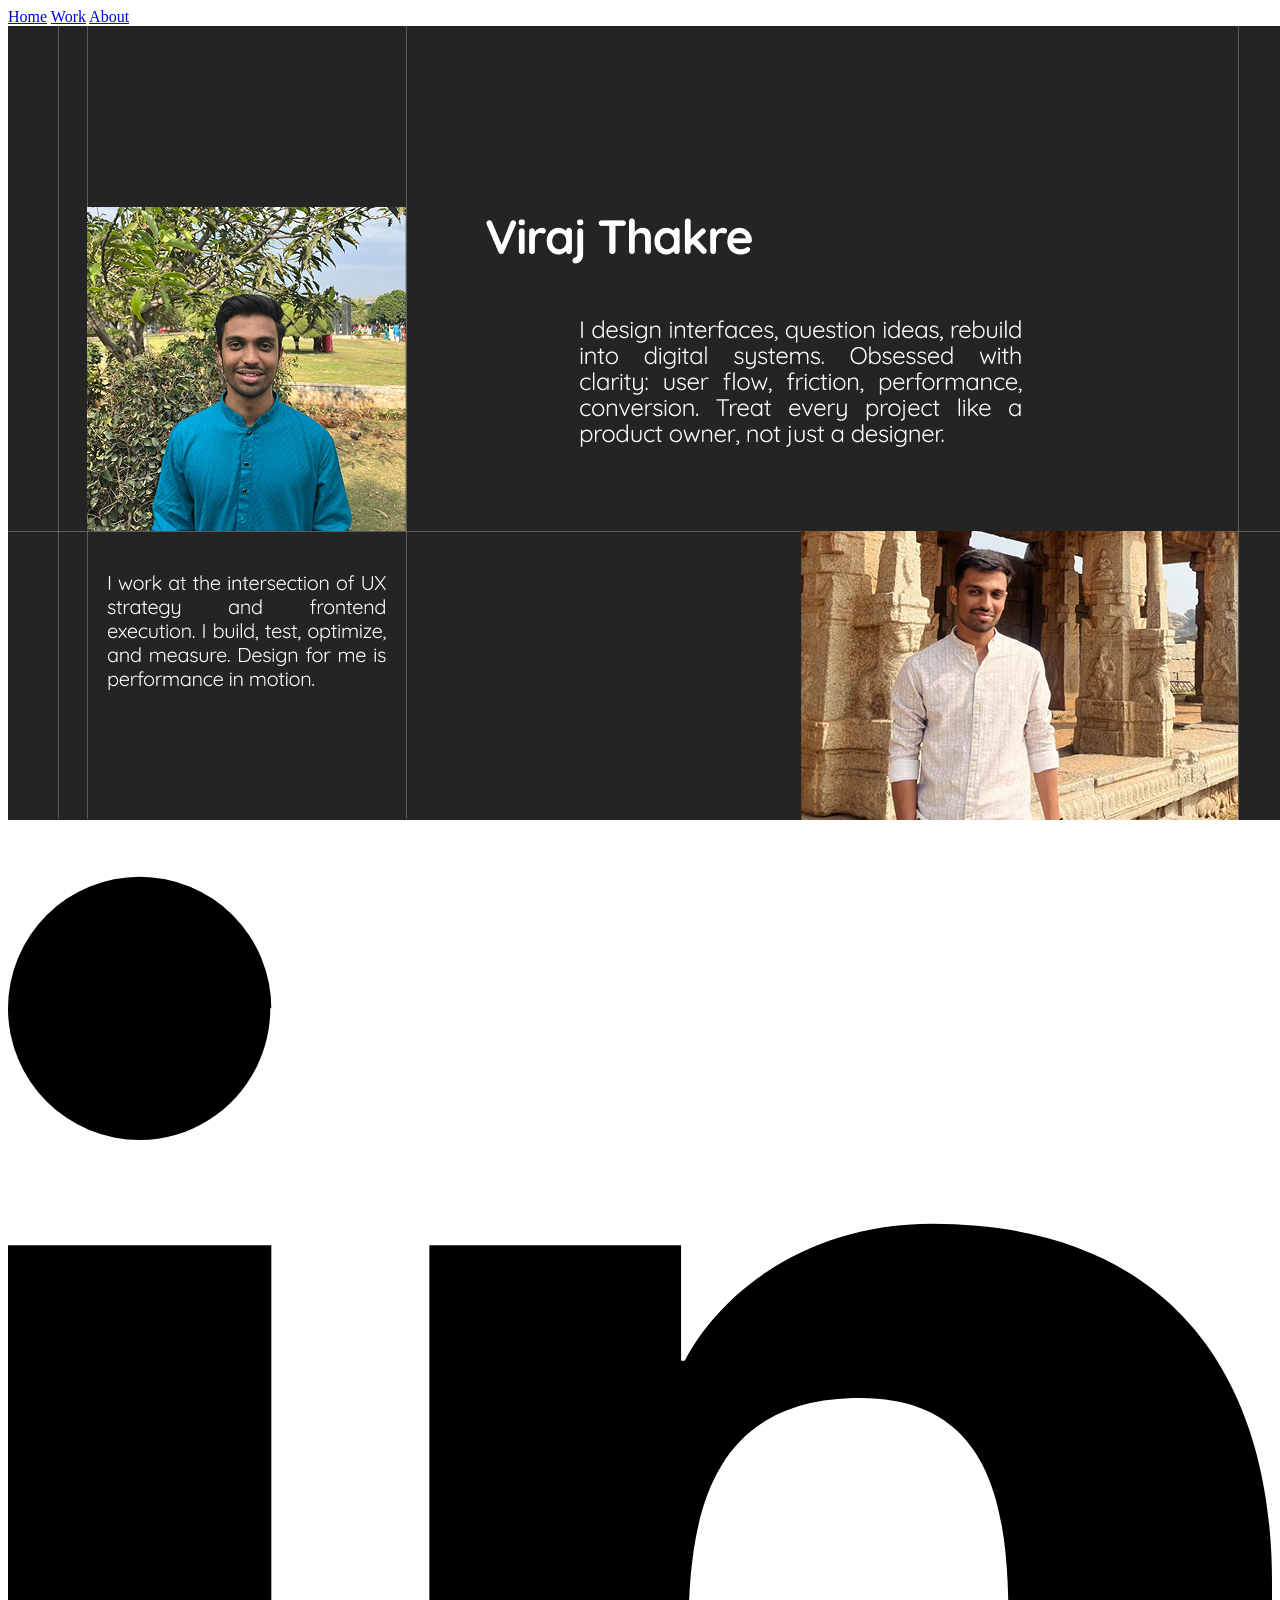
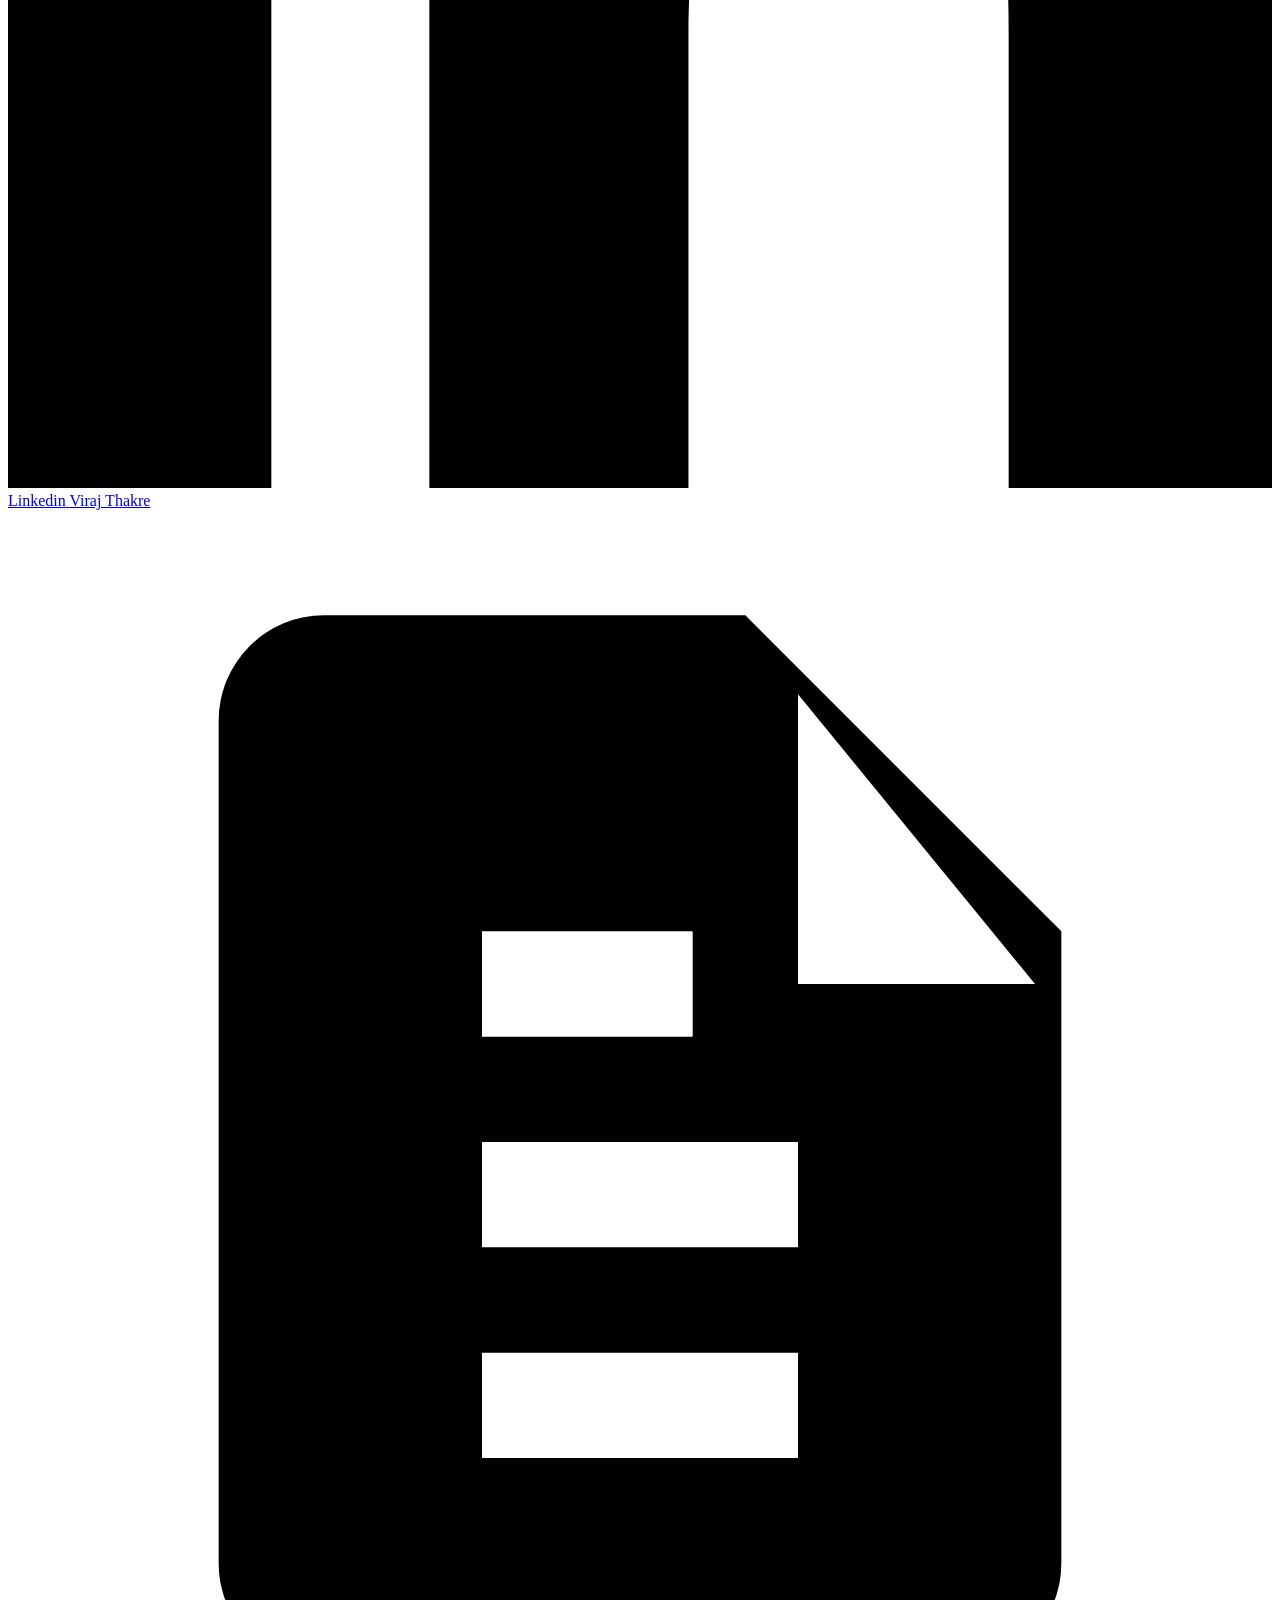
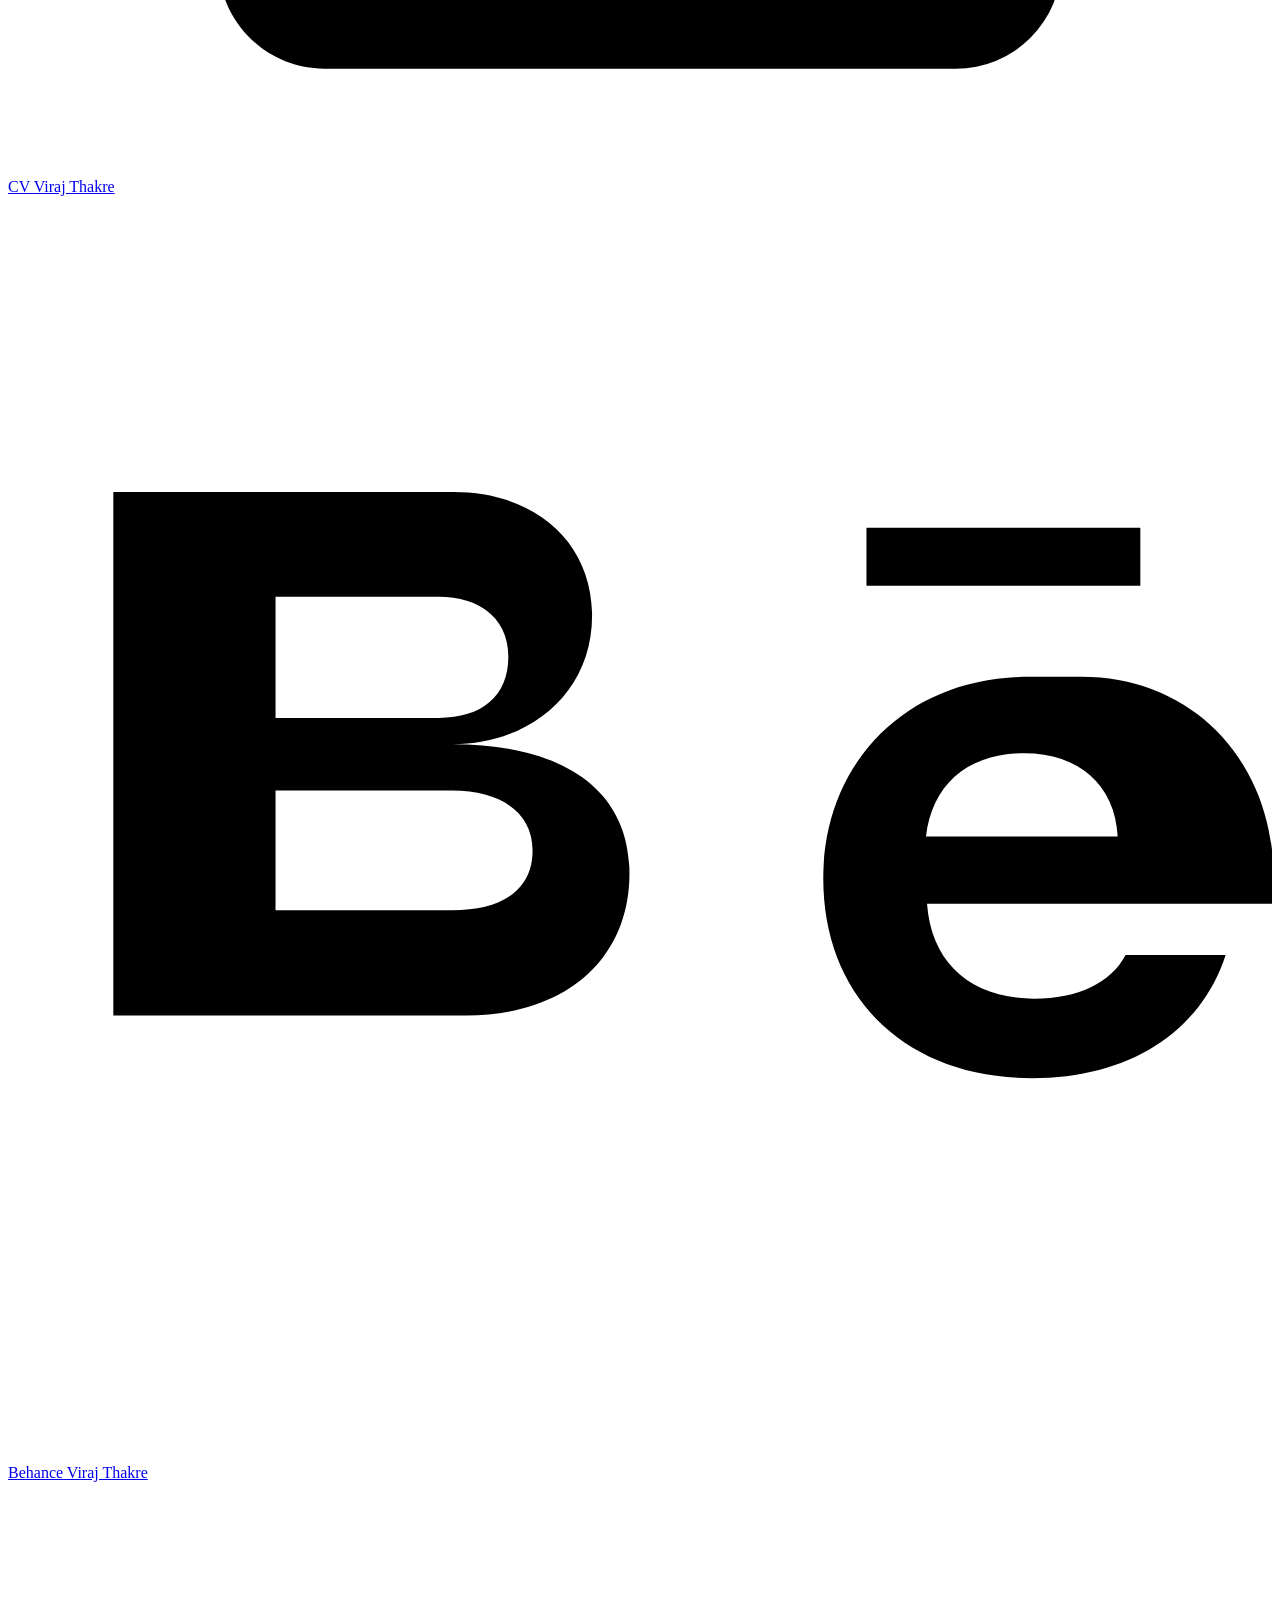
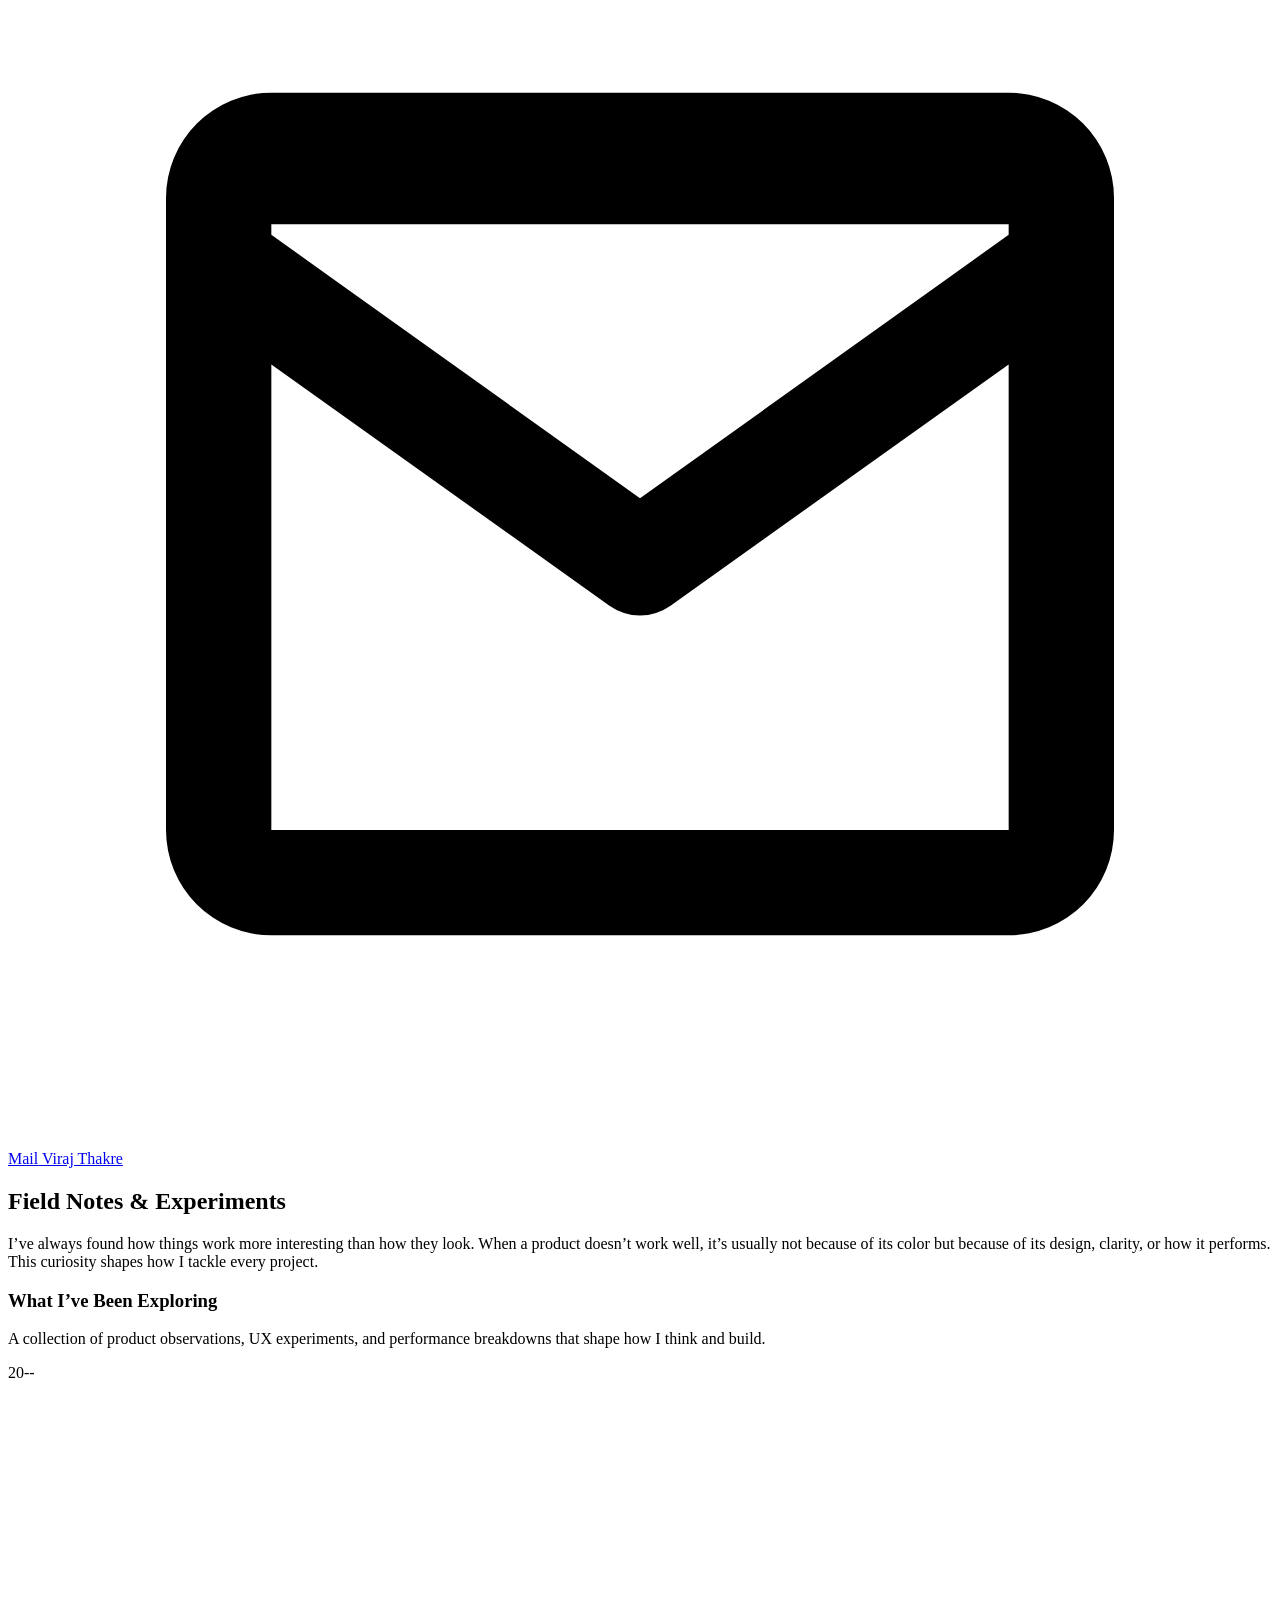
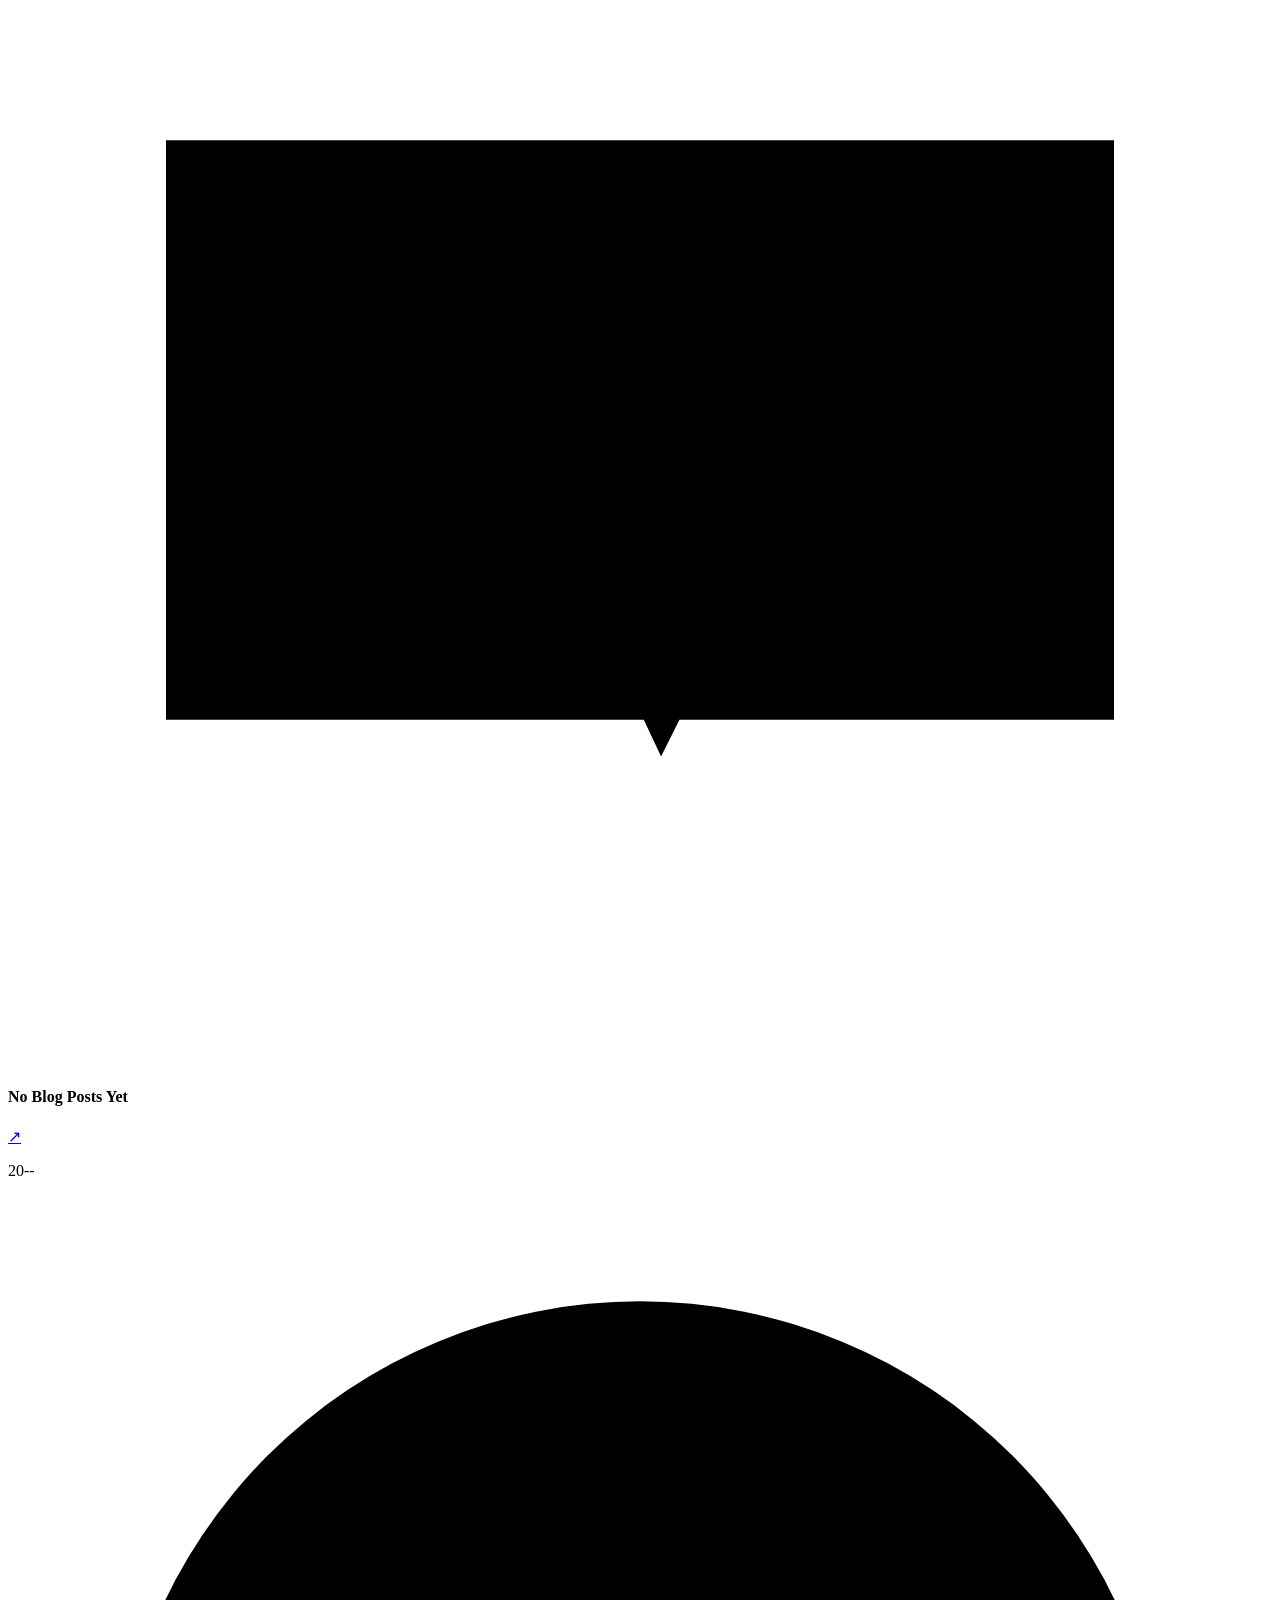
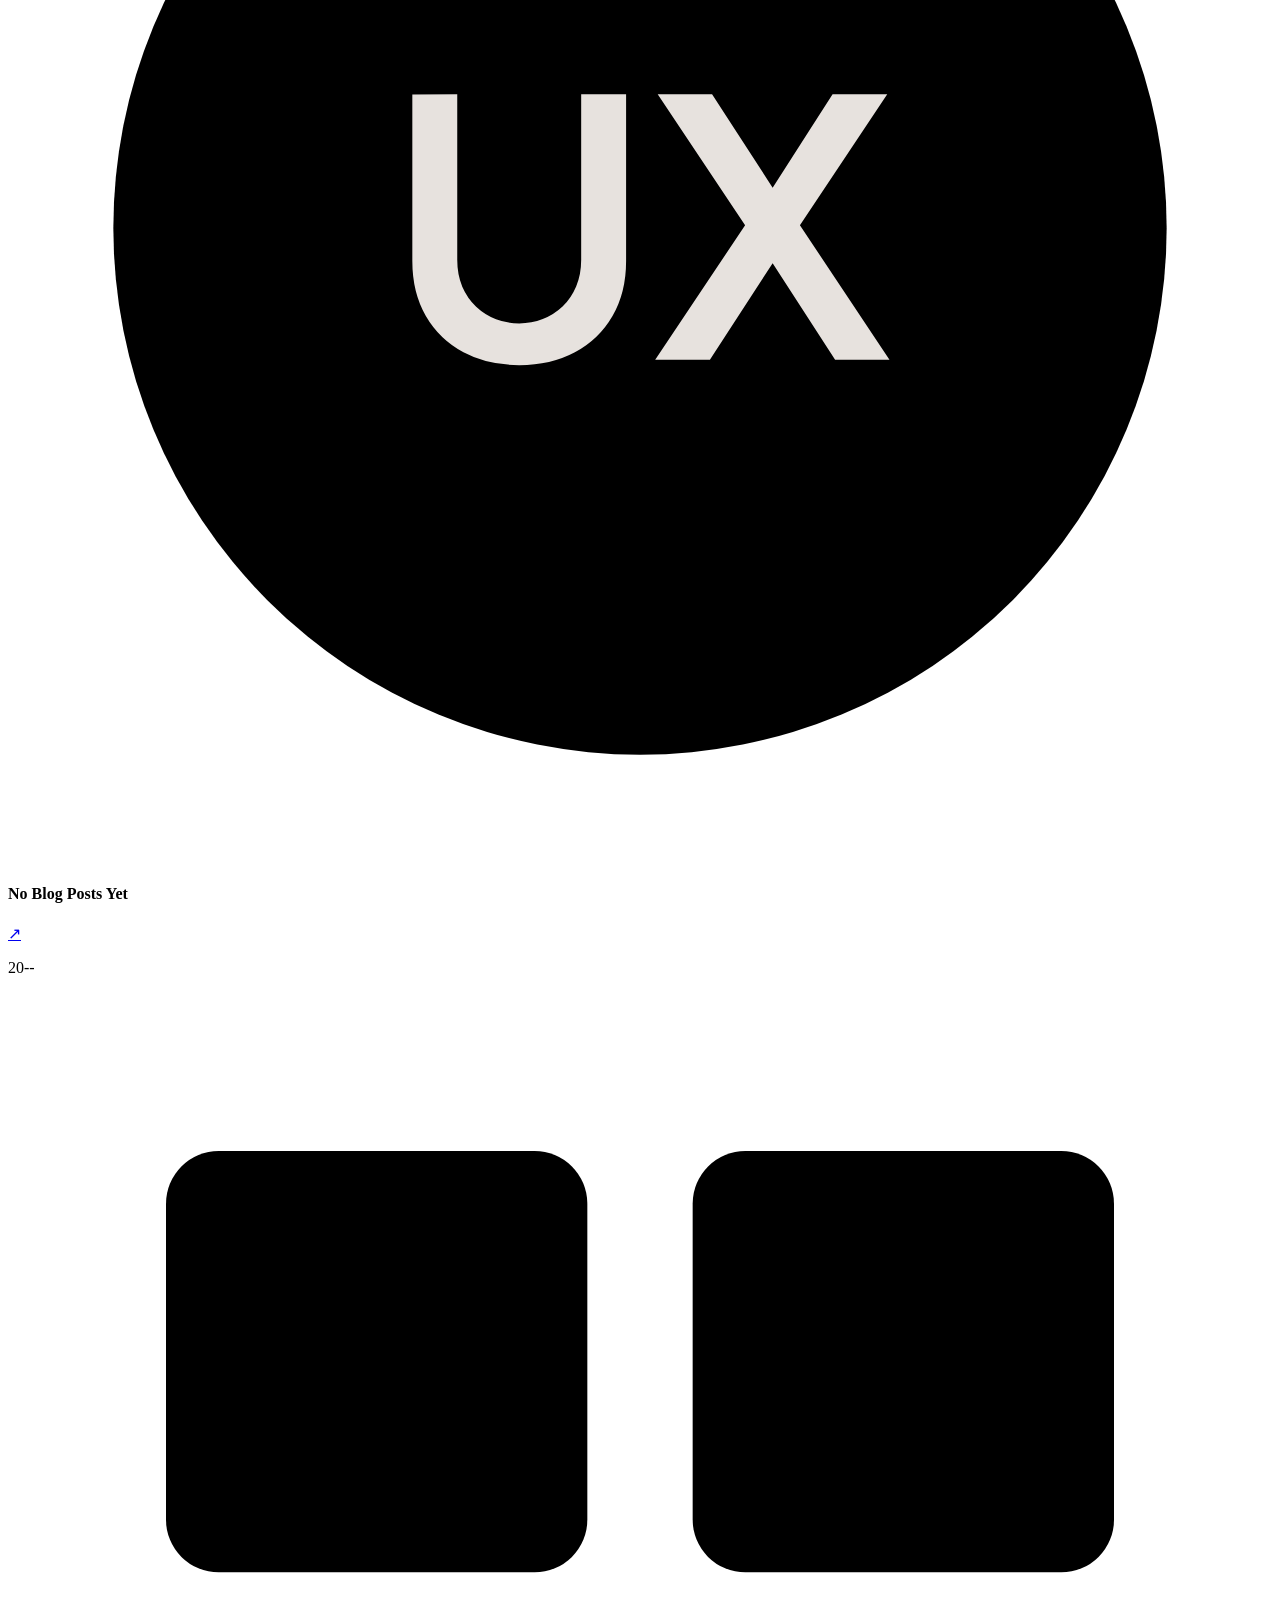
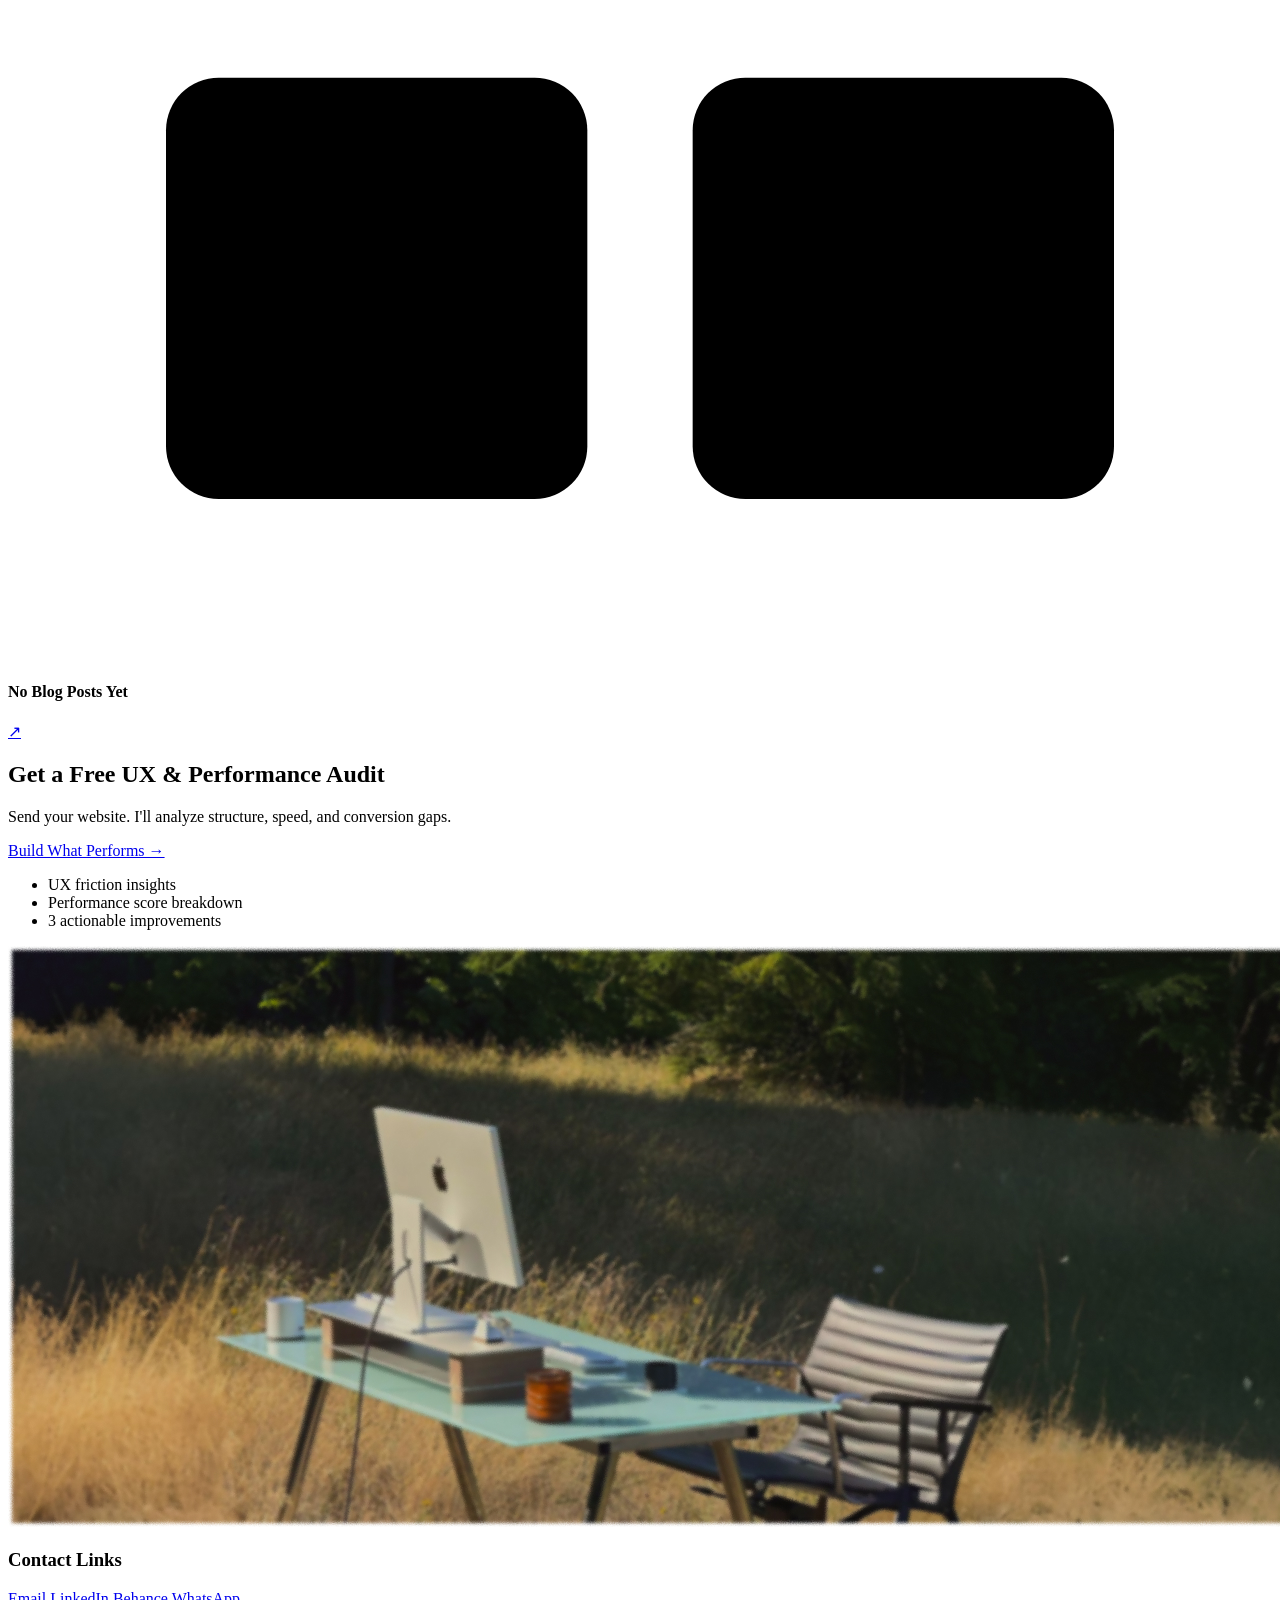
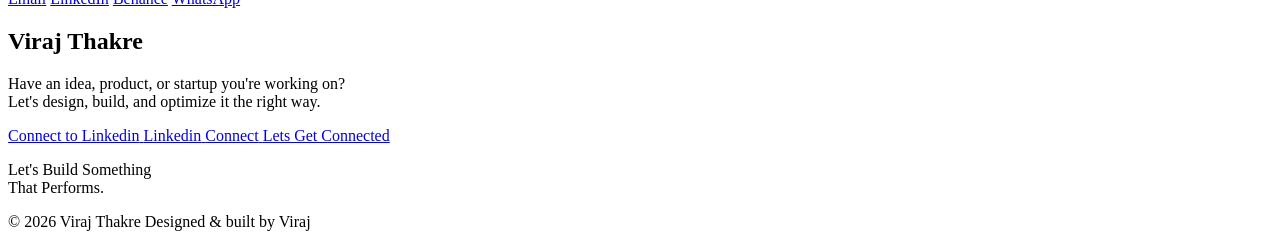
==== about.html @ 799d2ba9 "Fix stylesheet link path in about.html" ====
<!DOCTYPE html>
<html>
<head>
    <meta charset="UTF-8" />
  <meta name="viewport" content="width=device-width, initial-scale=1.0" />
  <title>About</title>
  <link rel="preconnect" href="https://fonts.googleapis.com" />
  <link rel="preconnect" href="https://fonts.gstatic.com" crossorigin />
  <link
    href="https://fonts.googleapis.com/css2?family=Manrope:wght@400;500;600;700;800&display=swap"
    rel="stylesheet"
  />
  <link rel="stylesheet" href="about/aboutstyle.css" />
</head>
<body>
  <section class="hero-banner">
    <div class="hero-top">
      <nav class="hero-nav" aria-label="Primary">
        <a href="index.html">Home</a>
        <a href="work.html">Work</a>
        <a href="about.html">About</a>
      </nav>

      <div class="hero-about-image">
        <img src="About/Images/Myself.jpg" alt="About Viraj" />
      </div>
    </div>
  </section>

  <section class="about-connect">
    <div class="about-connect-grid">
      <a class="about-connect-card" href="https://www.linkedin.com/in/viraj-thakre-57763026b/" target="_blank" rel="noopener noreferrer" aria-label="Open Linkedin profile">
        <span class="about-connect-icon" aria-hidden="true">
          <svg viewBox="0 0 24 24" role="img">
            <path d="M4.98 3.5C4.98 4.88 3.87 6 2.5 6A2.5 2.5 0 0 1 0 3.5 2.5 2.5 0 0 1 2.5 1 2.5 2.5 0 0 1 5 3.5h-.02ZM0 8h5v16H0V8Zm8 0h4.78v2.19h.07c.66-1.26 2.28-2.6 4.7-2.6C22.1 7.6 24 10.52 24 14.39V24h-5v-8.48c0-2.02-.04-4.62-2.82-4.62-2.83 0-3.26 2.2-3.26 4.47V24H8V8Z"/>
          </svg>
        </span>
        <span class="about-connect-copy">
          <span class="about-connect-title">Linkedin</span>
          <span class="about-connect-sub">Viraj Thakre</span>
        </span>
      </a>

      <a class="about-connect-card" href="https://drive.google.com/file/d/1qgnNGSJLFPz2MAXMpre8YtkXCYDvkoW9/view?usp=drive_link" aria-label="Open CV">
        <span class="about-connect-icon" aria-hidden="true">
          <svg viewBox="0 0 24 24" role="img">
            <path d="M14 2H6a2 2 0 0 0-2 2v16c0 1.1.9 2 2 2h12a2 2 0 0 0 2-2V8l-6-6Zm1 7V3.5L19.5 9H15Zm-6 3h6v2H9v-2Zm0 4h6v2H9v-2Zm0-8h4v2H9V8Z"/>
          </svg>
        </span>
        <span class="about-connect-copy">
          <span class="about-connect-title">CV</span>
          <span class="about-connect-sub">Viraj Thakre</span>
        </span>
      </a>

      <a class="about-connect-card" href="https://www.behance.net/virajthakre" target="_blank" rel="noopener noreferrer" aria-label="Open Behance profile">
        <span class="about-connect-icon" aria-hidden="true">
          <svg viewBox="0 0 24 24" role="img">
            <path d="M8.44 10.41c1.47 0 2.65-.98 2.65-2.44 0-1.4-1.08-2.35-2.63-2.35H2v9.94h6.7c1.84 0 3.1-1.03 3.1-2.7 0-1.62-1.3-2.45-3.36-2.45Zm-3.36-2.8h3.1c.8 0 1.32.43 1.32 1.14 0 .75-.51 1.16-1.32 1.16h-3.1V7.61Zm3.35 5.95H5.08v-2.27h3.35c.96 0 1.53.44 1.53 1.14 0 .74-.57 1.13-1.53 1.13Zm10.95-4.43c-2.33 0-3.9 1.64-3.9 3.83 0 2.26 1.57 3.79 3.96 3.79 1.83 0 3.2-.86 3.68-2.34h-1.9c-.28.53-.9.83-1.74.83-1.2 0-1.95-.68-2.03-1.8H24c.02-.18.03-.34.03-.5 0-2.2-1.53-3.81-3.65-3.81Zm-1.95 3.03c.12-.99.8-1.58 1.87-1.58 1.03 0 1.72.6 1.77 1.58h-3.64ZM16.3 6.3h5.2v1.1h-5.2V6.3Z"/>
          </svg>
        </span>
        <span class="about-connect-copy">
          <span class="about-connect-title">Behance</span>
          <span class="about-connect-sub">Viraj Thakre</span>
        </span>
      </a>

      <a class="about-connect-card" href="mailto:virajathakre123@gmail.com" target="_blank" rel="noopener noreferrer" aria-label="Open email">
        <span class="about-connect-icon" aria-hidden="true">
          <svg viewBox="0 0 24 24" role="img">
            <path d="M3 6a2 2 0 0 1 2-2h14a2 2 0 0 1 2 2v12a2 2 0 0 1-2 2H5a2 2 0 0 1-2-2V6Zm2 .5v.2l7 5 7-5v-.2H5Zm14 2.66-6.42 4.58a1 1 0 0 1-1.16 0L5 9.16V18h14V9.16Z"/>
          </svg>
        </span>
        <span class="about-connect-copy">
          <span class="about-connect-title">Mail</span>
          <span class="about-connect-sub">Viraj Thakre</span>
        </span>
      </a>
    </div>
  </section>

  <section class="blog-notes">
    <div class="blog-notes-head">
      <h2>Field Notes &amp; Experiments</h2>
      <p>
        I’ve always found how things work more interesting than how they look.
        When a product doesn’t work well, it’s usually not because of its color
        but because of its design, clarity, or how it performs. This curiosity
        shapes how I tackle every project.
      </p>
    </div>

    <div class="blog-notes-intro blog-row">
      <h3>What I’ve Been Exploring</h3>
      <p>
        A collection of product observations, UX experiments, and performance
        breakdowns that shape how I think and build.
      </p>
    </div>

    <article class="blog-row blog-item">
      <p class="blog-year">20--</p>
      <span class="blog-icon" aria-hidden="true">
        <svg viewBox="0 0 24 24" role="img">
          <path d="M3 6.5h18v11H3v-11Zm3.2 5.3h2.5l1.3-2.3 2.3 5 1.5-3.1h4.1v1.8h-3l-2.5 5-2.3-4.9-1.3 2.1H6.2v-3.6Z"/>
        </svg>
      </span>
      <div class="blog-copy">
        <h4>No Blog Posts Yet</h4>
        <p>
          
        </p>
      </div>
      <a class="blog-link blog-pdf-link" href="#" data-pdf="N/A" aria-label="Open blog PDF: Breaking Down a 100/100 Lighthouse Score">↗</a>
    </article>

    <article class="blog-row blog-item">
      <p class="blog-year">20--</p>
      <span class="blog-icon" aria-hidden="true">
        <svg viewBox="0 0 24 24" role="img">
          <circle cx="12" cy="12" r="10"></circle>
          <text x="12" y="14.5" text-anchor="middle" font-size="7" fill="#e7e2de" font-family="Manrope, sans-serif" font-weight="700">UX</text>
        </svg>
      </span>
      <div class="blog-copy">
        <h4>No Blog Posts Yet</h4>
        <p>
          
        </p>
      </div>
      <a class="blog-link blog-pdf-link" href="#" data-pdf="N/A" aria-label="Open blog PDF: Reducing Checkout Friction in D2C Stores">↗</a>
    </article>

    <article class="blog-row blog-item">
      <p class="blog-year">20--</p>
      <span class="blog-icon" aria-hidden="true">
        <svg viewBox="0 0 24 24" role="img">
          <rect x="3" y="3" width="8" height="8" rx="1"></rect>
          <rect x="13" y="3" width="8" height="8" rx="1"></rect>
          <rect x="3" y="13" width="8" height="8" rx="1"></rect>
          <rect x="13" y="13" width="8" height="8" rx="1"></rect>
        </svg>
      </span>
      <div class="blog-copy">
        <h4>No Blog Posts Yet</h4>
        <p>
          
        </p>
      </div>
      <a class="blog-link blog-pdf-link" href="#" data-pdf="N/A" aria-label="Open blog PDF: Why Design Systems Fail Without Governance">↗</a>
    </article>

    <div class="blog-pdf-viewer" id="blogPdfViewer" hidden>
      <iframe
        id="blogPdfFrame"
        title="Blog PDF Viewer"
        src=""
        loading="lazy"
      ></iframe>
    </div>
  </section>

  <section class="audit-cta">
    <h2>Get a Free UX &amp; Performance Audit</h2>
    <div class="audit-cta-grid">
      <p class="audit-cta-left">
        Send your website. I'll analyze structure, speed, and conversion gaps.
      </p>

      <a href="https://www.linkedin.com/in/viraj-thakre-57763026b/" class="audit-cta-btn">Build What Performs →</a>

      <ul class="audit-cta-list">
        <li>UX friction insights</li>
        <li>Performance score breakdown</li>
        <li>3 actionable improvements</li>
      </ul>
    </div>
  </section>

  <footer class="site-footer">
    <img src="Portfolio/Images/footerimage.jpg" alt="Outdoor workspace background" class="site-footer-bg" />
    <div class="site-footer-overlay">
      <div class="site-footer-top">
        <div class="footer-links">
          <h3>Contact Links</h3>
          <a href="mailto:virajathakre123@gmail.com">Email</a>
          <a href="https://www.linkedin.com/in/viraj-thakre-57763026b/">LinkedIn</a>
          <a href="https://www.behance.net/virajthakre">Behance</a>
          <a href="https://wa.me/918956788907">WhatsApp</a>
        </div>

        <div class="footer-main">
          <h2>Viraj Thakre</h2>
          <p>
            Have an idea, product, or startup you're working on?<br />
            Let's design, build, and optimize it the right way.
          </p>

          <a href="https://www.linkedin.com/in/viraj-thakre-57763026b/" class="footer-connect">
            <span class="footer-connect-label">
              <span class="footer-label-default">Connect to Linkedin</span>
              <span class="footer-label-hover">Linkedin</span>
            </span>
            <span class="footer-connect-chip">
              <span class="footer-chip-default">Connect</span>
              <span class="footer-chip-hover">Lets Get Connected</span>
            </span>
          </a>
        </div>

        <p class="footer-tagline">Let's Build Something<br />That Performs.</p>
      </div>

      <div class="footer-bottom">
        <span>© 2026 Viraj Thakre</span>
        <span>Designed &amp; built by Viraj</span>
      </div>
    </div>
  </footer>

<script>
  (function () {
    const links = document.querySelectorAll(".blog-pdf-link");
    const viewer = document.getElementById("blogPdfViewer");
    const frame = document.getElementById("blogPdfFrame");

    if (!links.length || !viewer || !frame) return;

    links.forEach((link) => {
      link.addEventListener("click", (event) => {
        event.preventDefault();
        const pdfPath = link.getAttribute("data-pdf") || link.getAttribute("href");
        if (!pdfPath) return;

        frame.src = pdfPath;
        viewer.hidden = false;
        viewer.scrollIntoView({ behavior: "smooth", block: "start" });
      });
    });
  })();
</script>
</body>
</html>
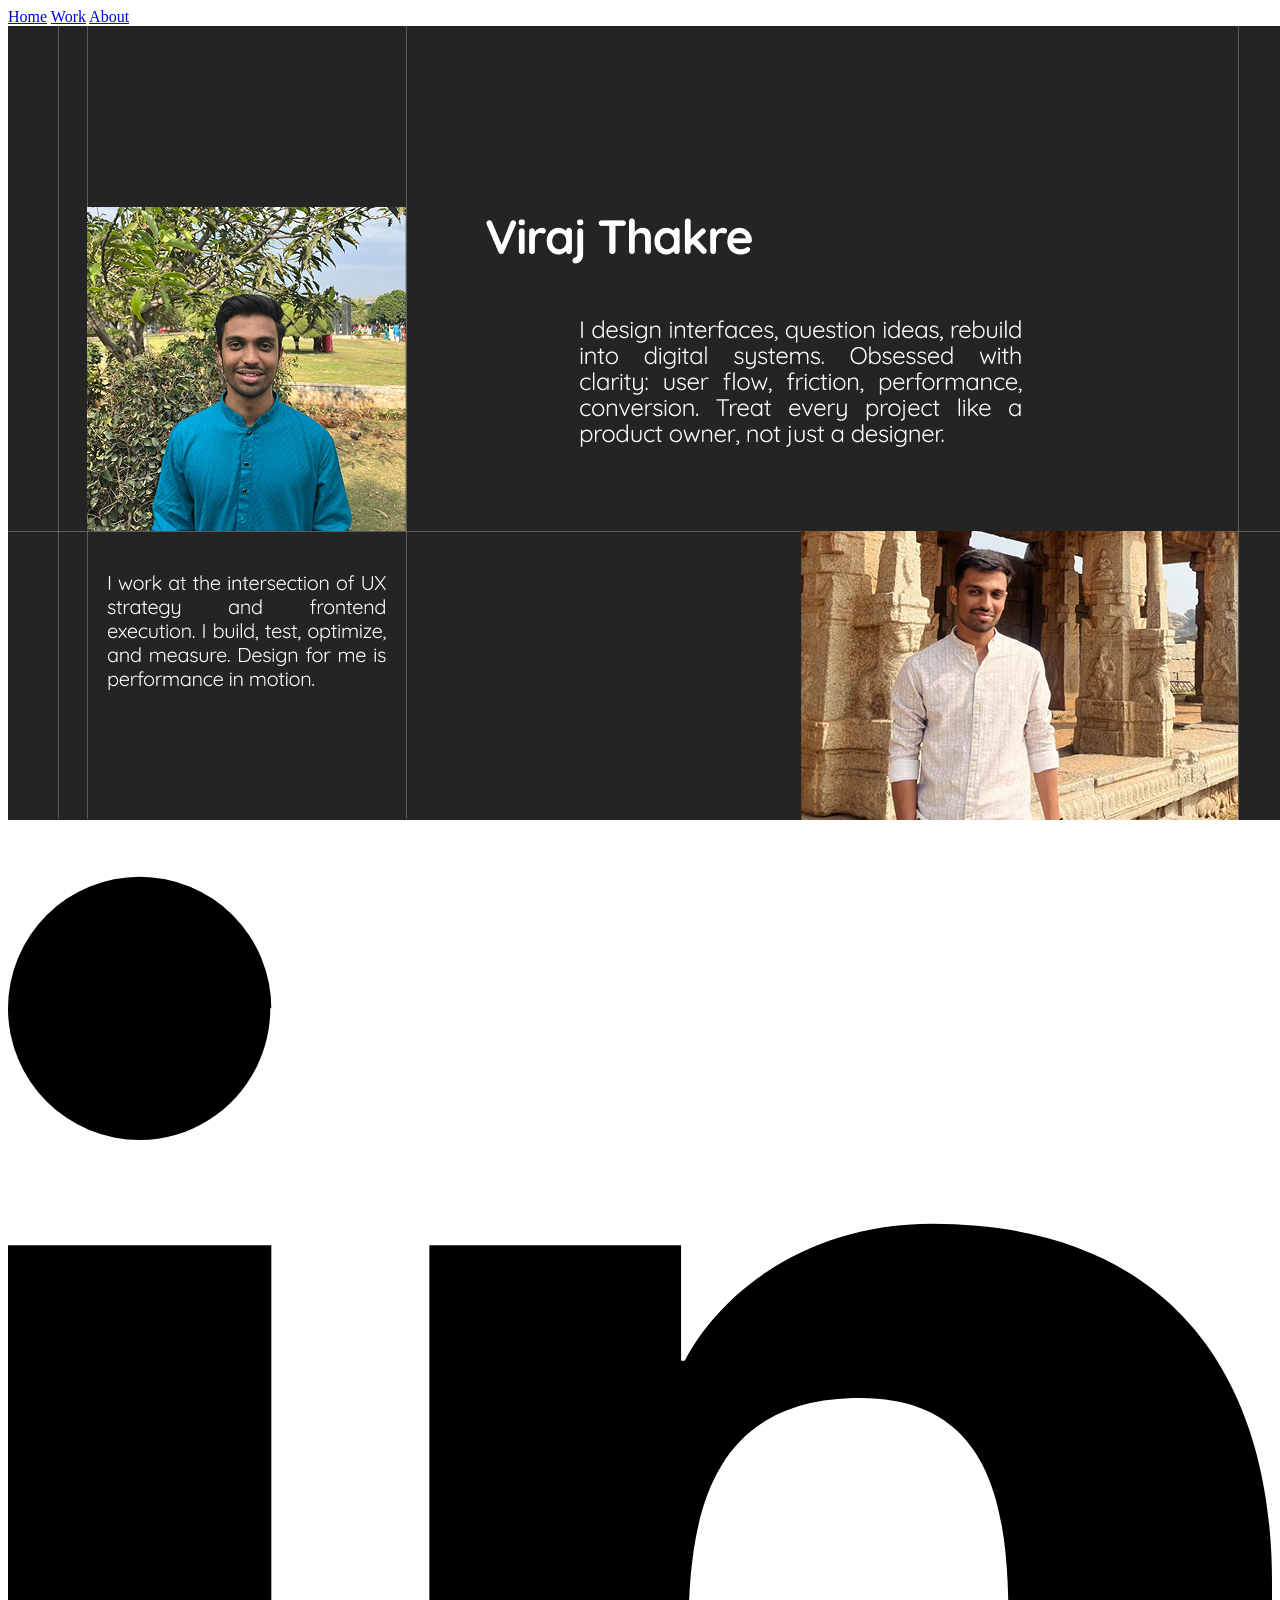
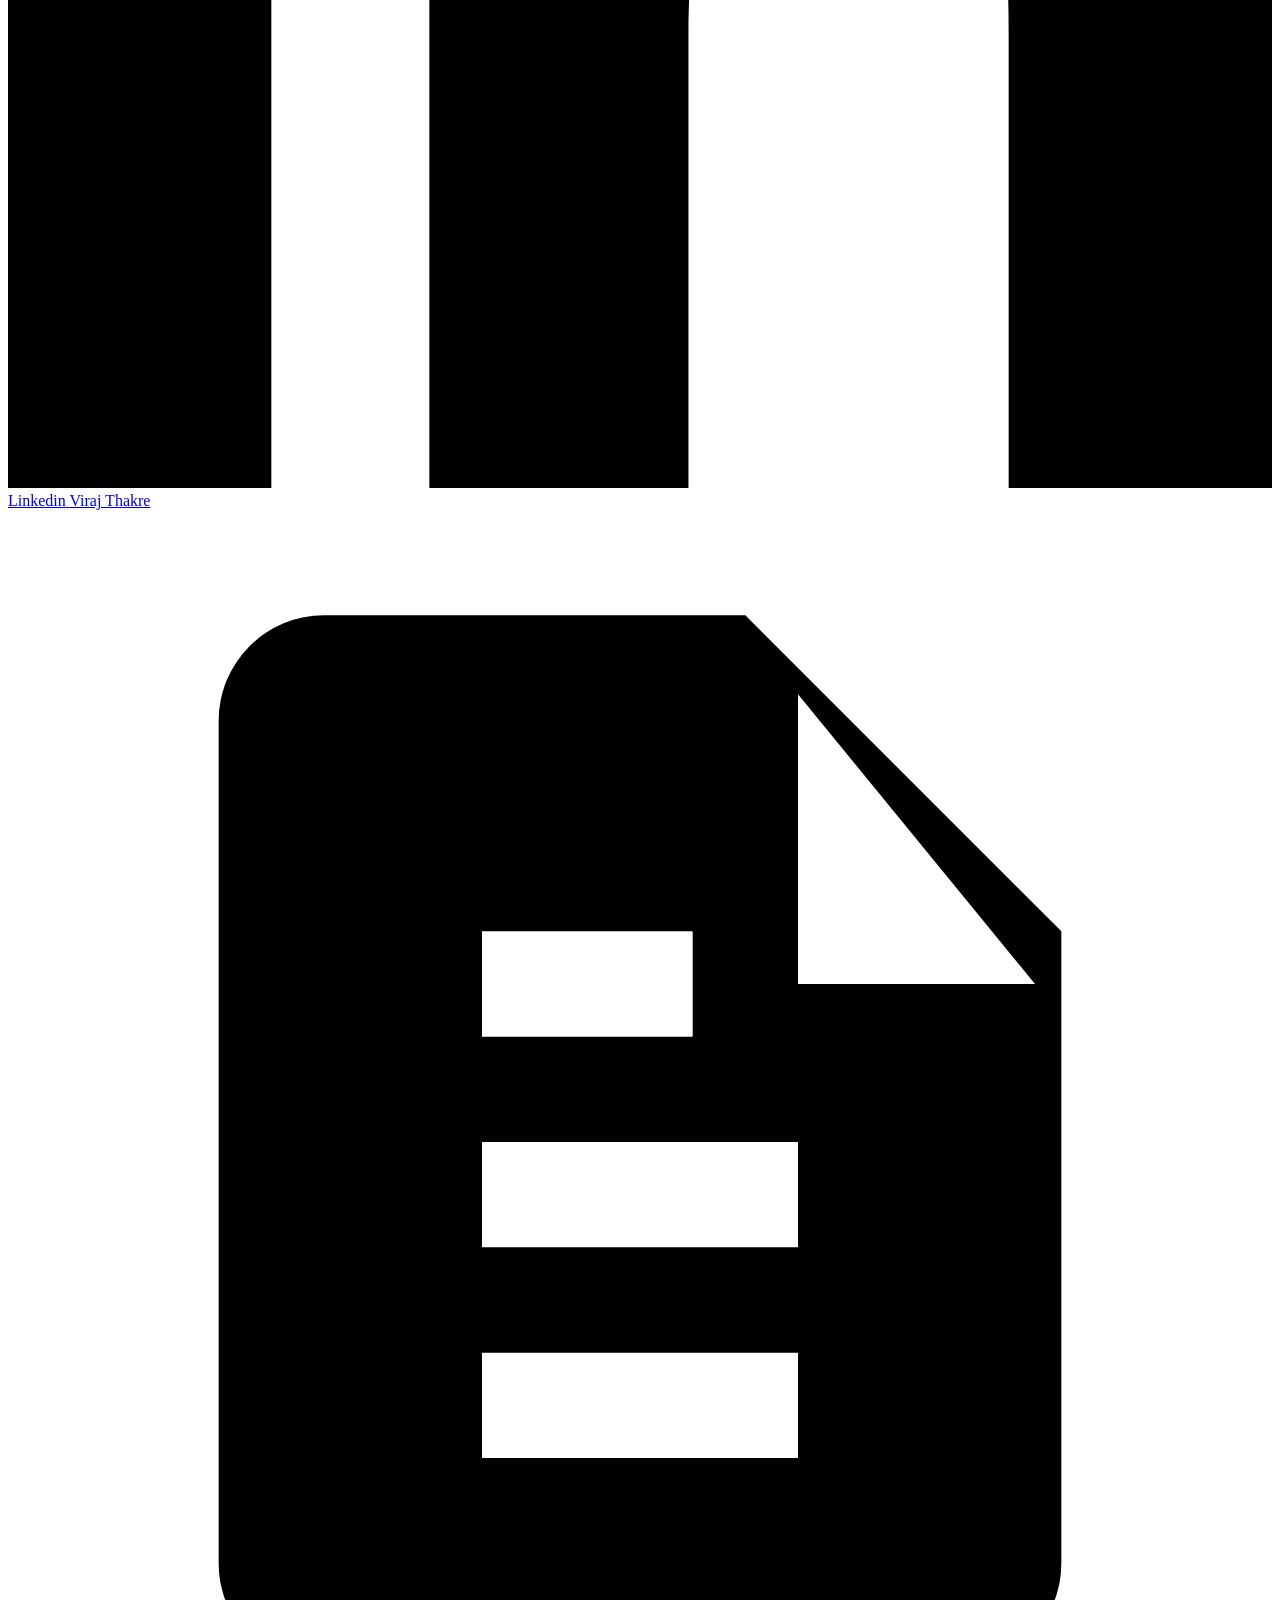
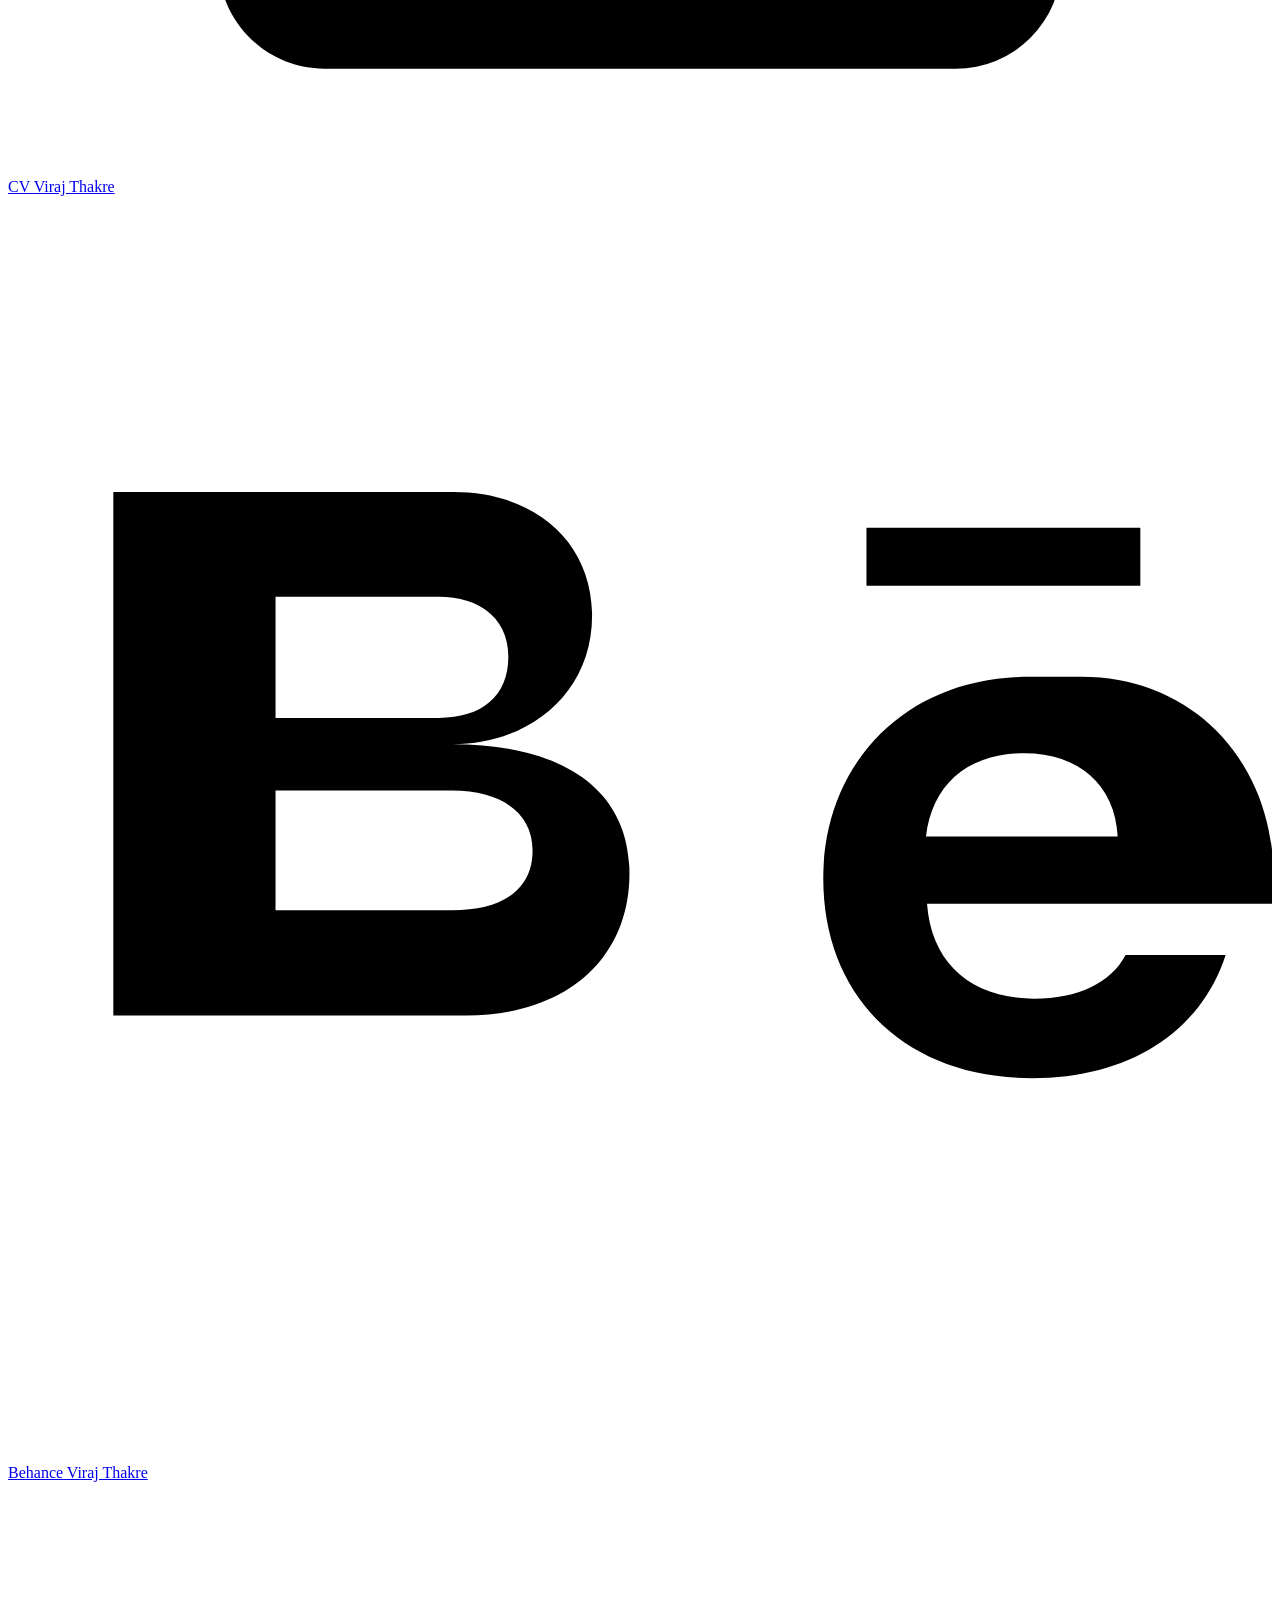
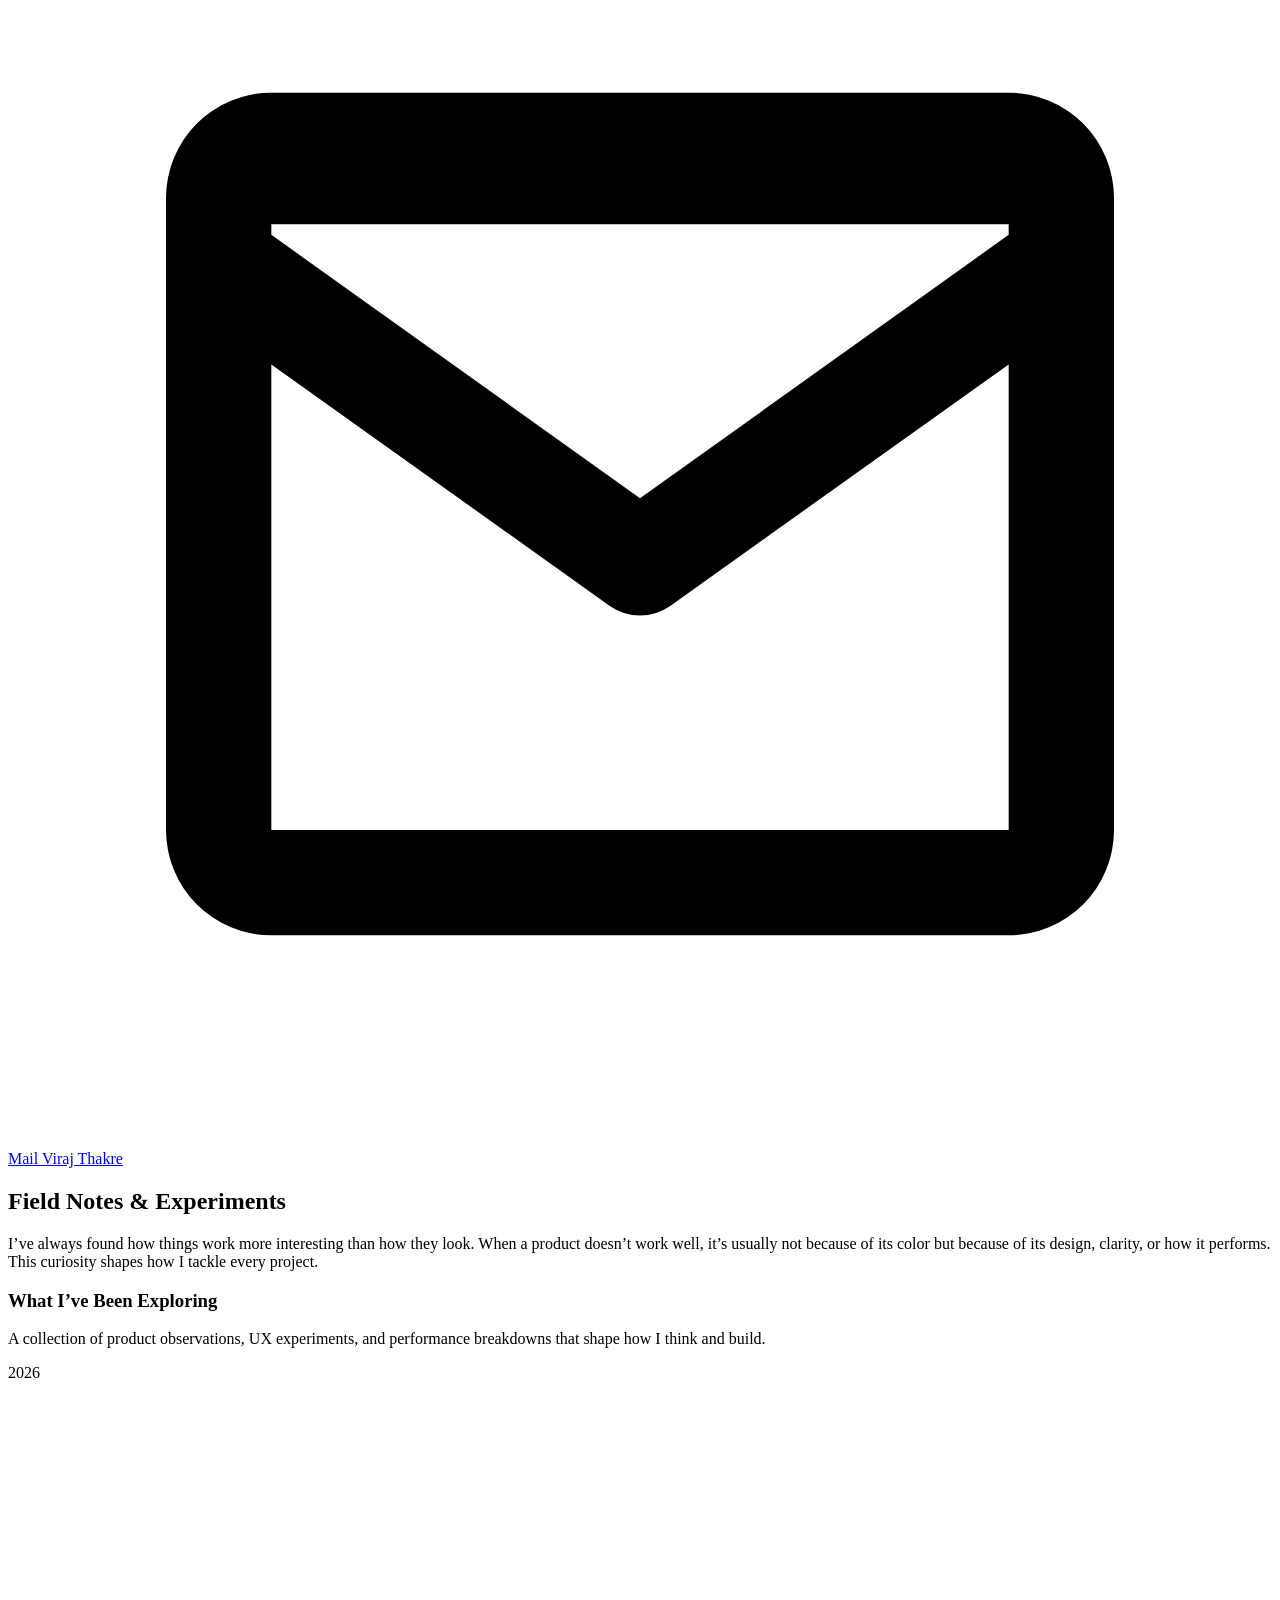
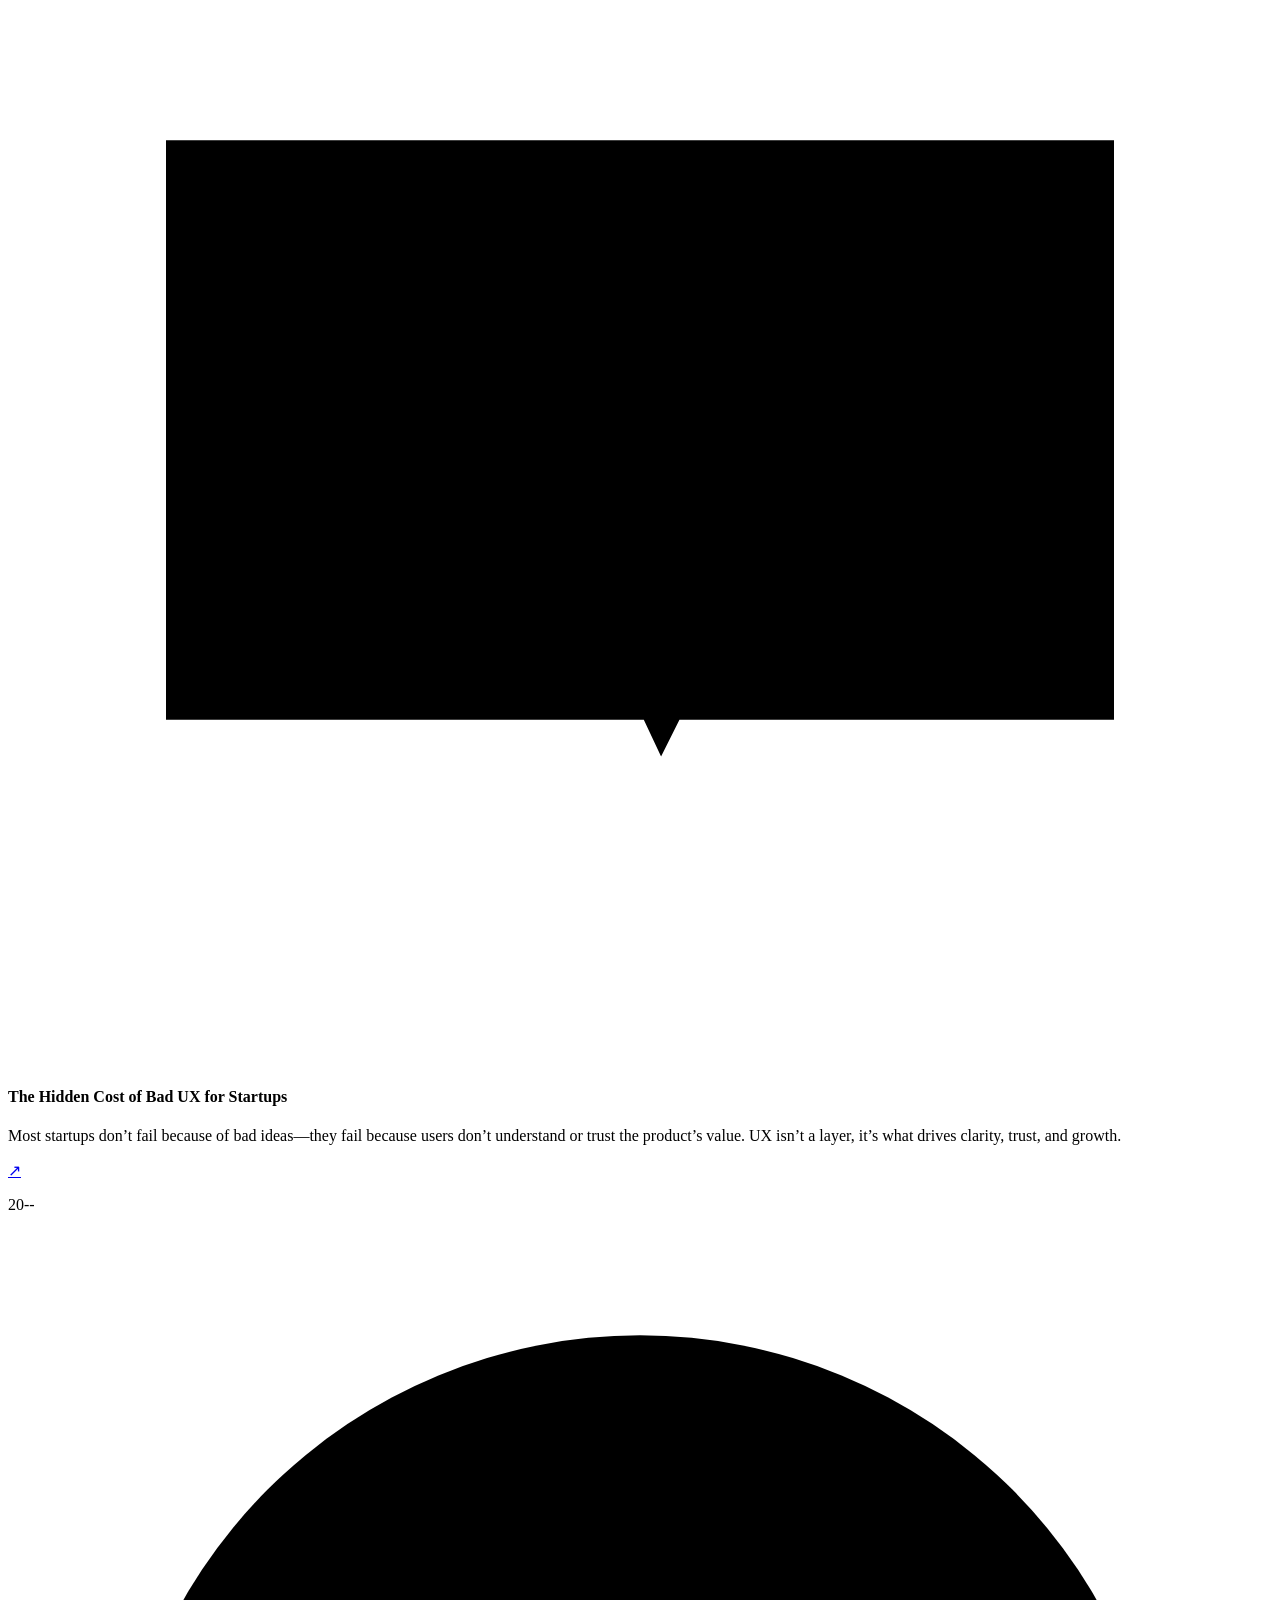
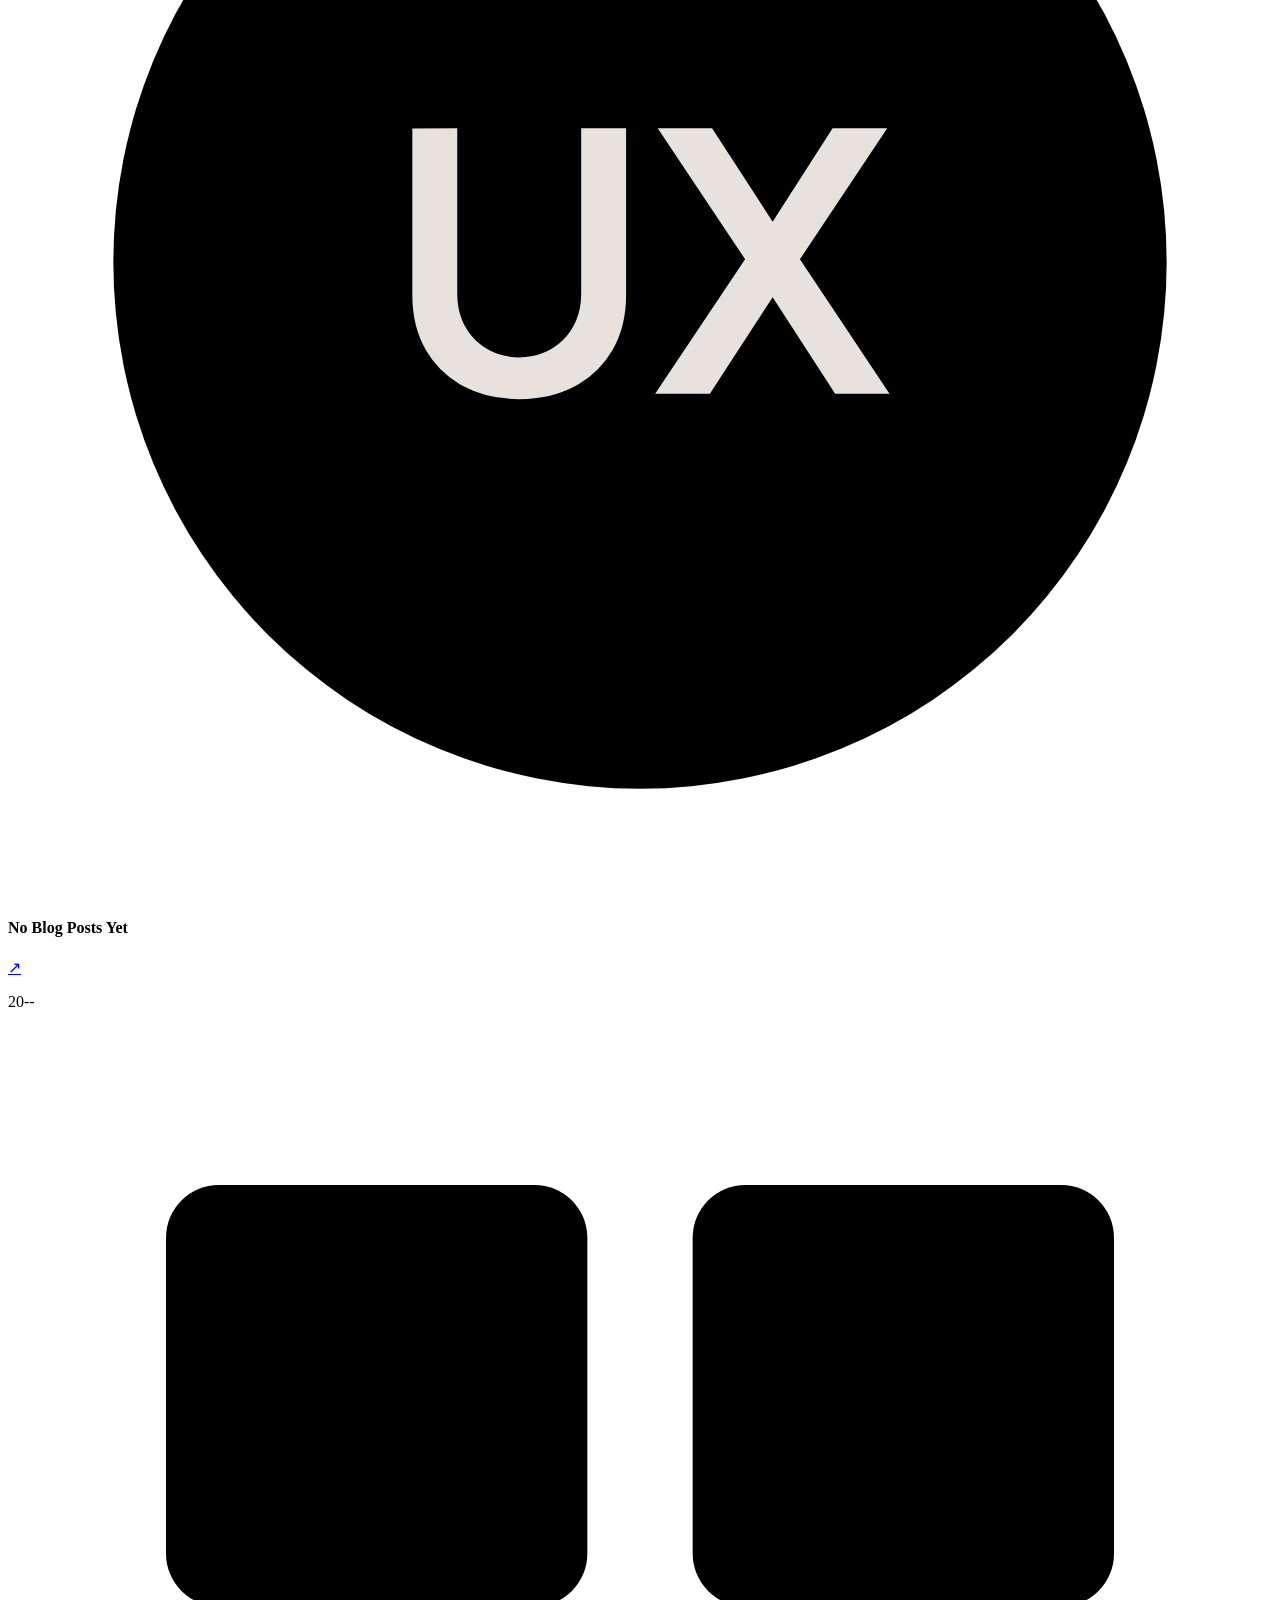
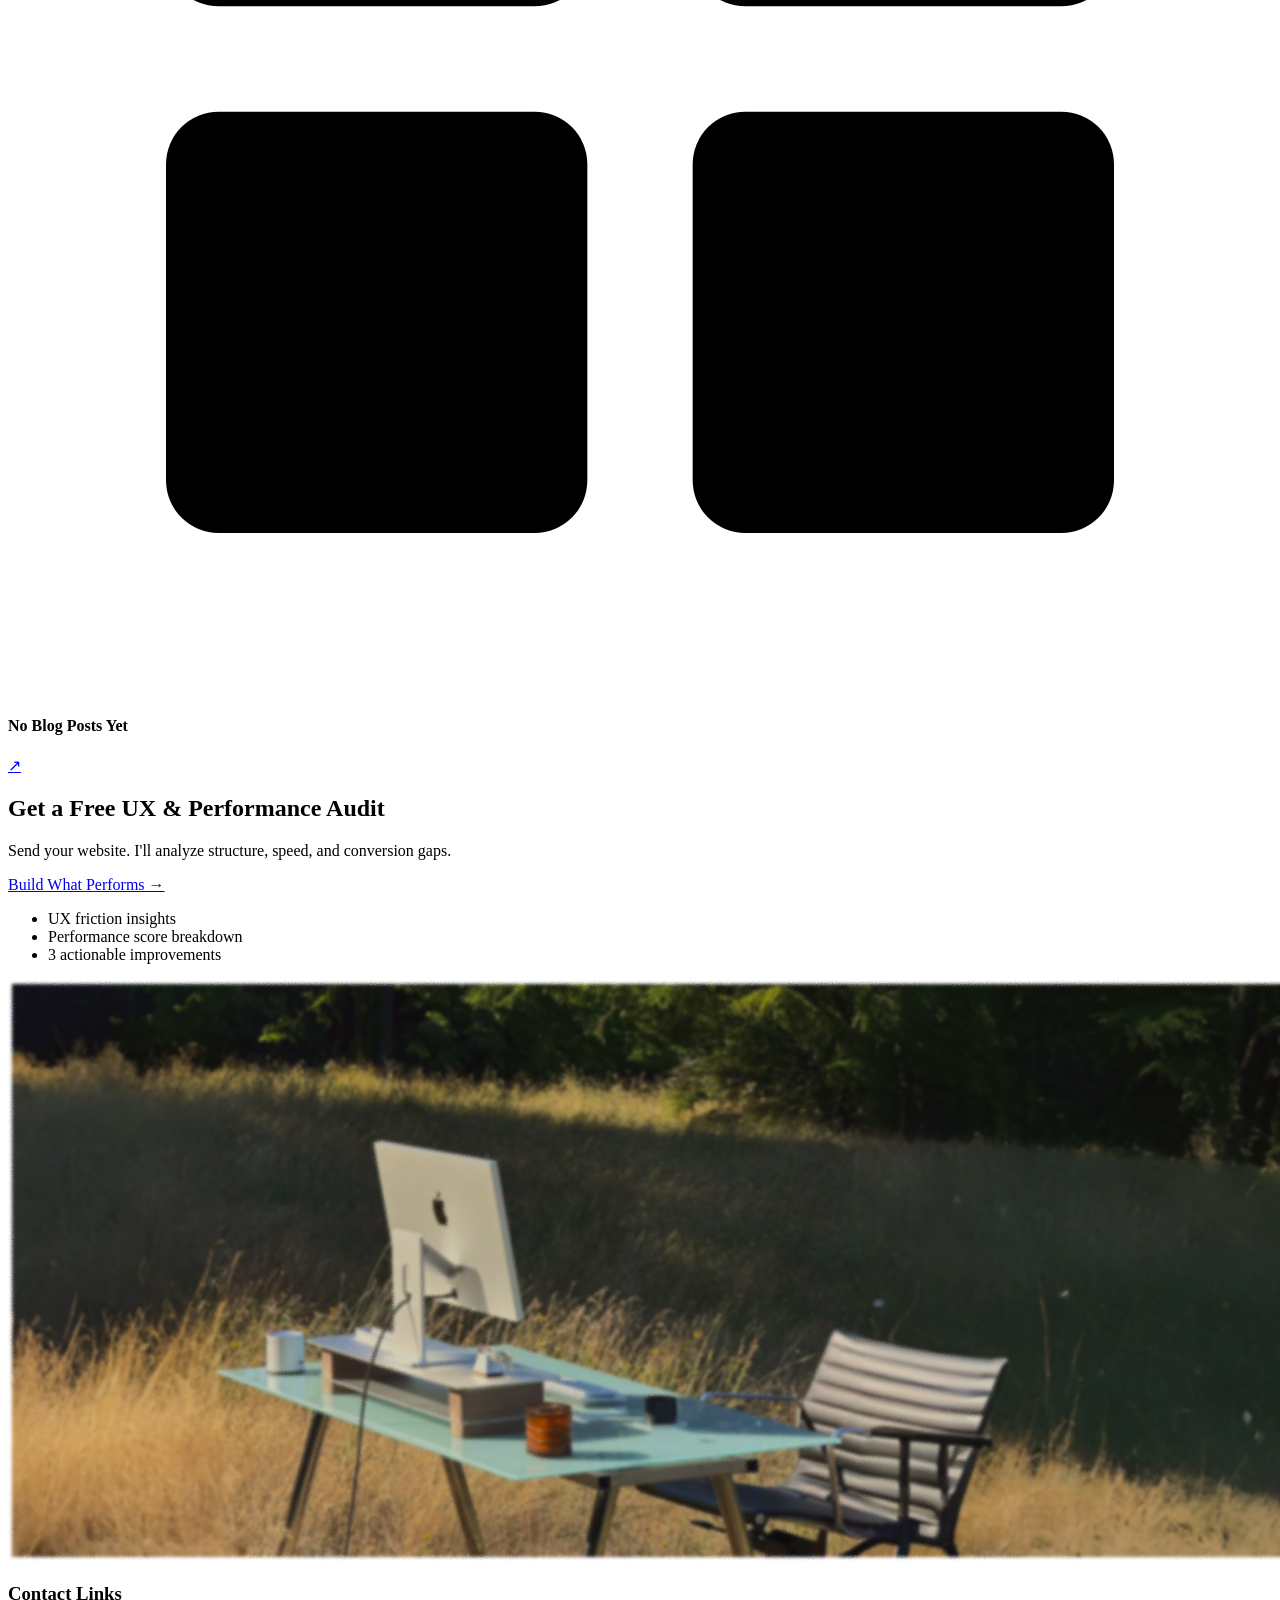
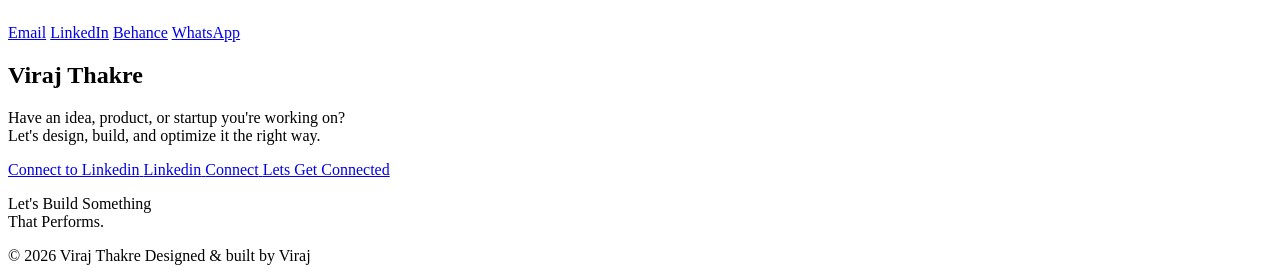
==== commit e1a033a4: "Update PDF link path in about.html" ====
--- a/about.html
+++ b/about.html
@@ -10,7 +10,7 @@
     href="https://fonts.googleapis.com/css2?family=Manrope:wght@400;500;600;700;800&display=swap"
     rel="stylesheet"
   />
-  <link rel="stylesheet" href="about/aboutstyle.css" />
+  <link rel="stylesheet" href="About/about.css" />
 </head>
 <body>
   <section class="hero-banner">
@@ -99,19 +99,18 @@
     </div>
 
     <article class="blog-row blog-item">
-      <p class="blog-year">20--</p>
+      <p class="blog-year">2026</p>
       <span class="blog-icon" aria-hidden="true">
         <svg viewBox="0 0 24 24" role="img">
           <path d="M3 6.5h18v11H3v-11Zm3.2 5.3h2.5l1.3-2.3 2.3 5 1.5-3.1h4.1v1.8h-3l-2.5 5-2.3-4.9-1.3 2.1H6.2v-3.6Z"/>
         </svg>
       </span>
       <div class="blog-copy">
-        <h4>No Blog Posts Yet</h4>
-        <p>
-          
-        </p>
-      </div>
-      <a class="blog-link blog-pdf-link" href="#" data-pdf="N/A" aria-label="Open blog PDF: Breaking Down a 100/100 Lighthouse Score">↗</a>
+        <h4>The Hidden Cost of Bad UX for Startups</h4>
+        <p>Most startups don’t fail because of bad ideas—they fail because users don’t understand or trust the product’s value. UX isn’t a layer, it’s what drives clarity, trust, and growth.
+          </p>
+      </div>
+      <a class="blog-link blog-pdf-link" href="About/hidden-cost-bad-ux-startups.pdf" data-pdf="N/A" aria-label="Open blog PDF: The Hidden Cost of Bad UX for Startups">↗</a>
     </article>
 
     <article class="blog-row blog-item">
